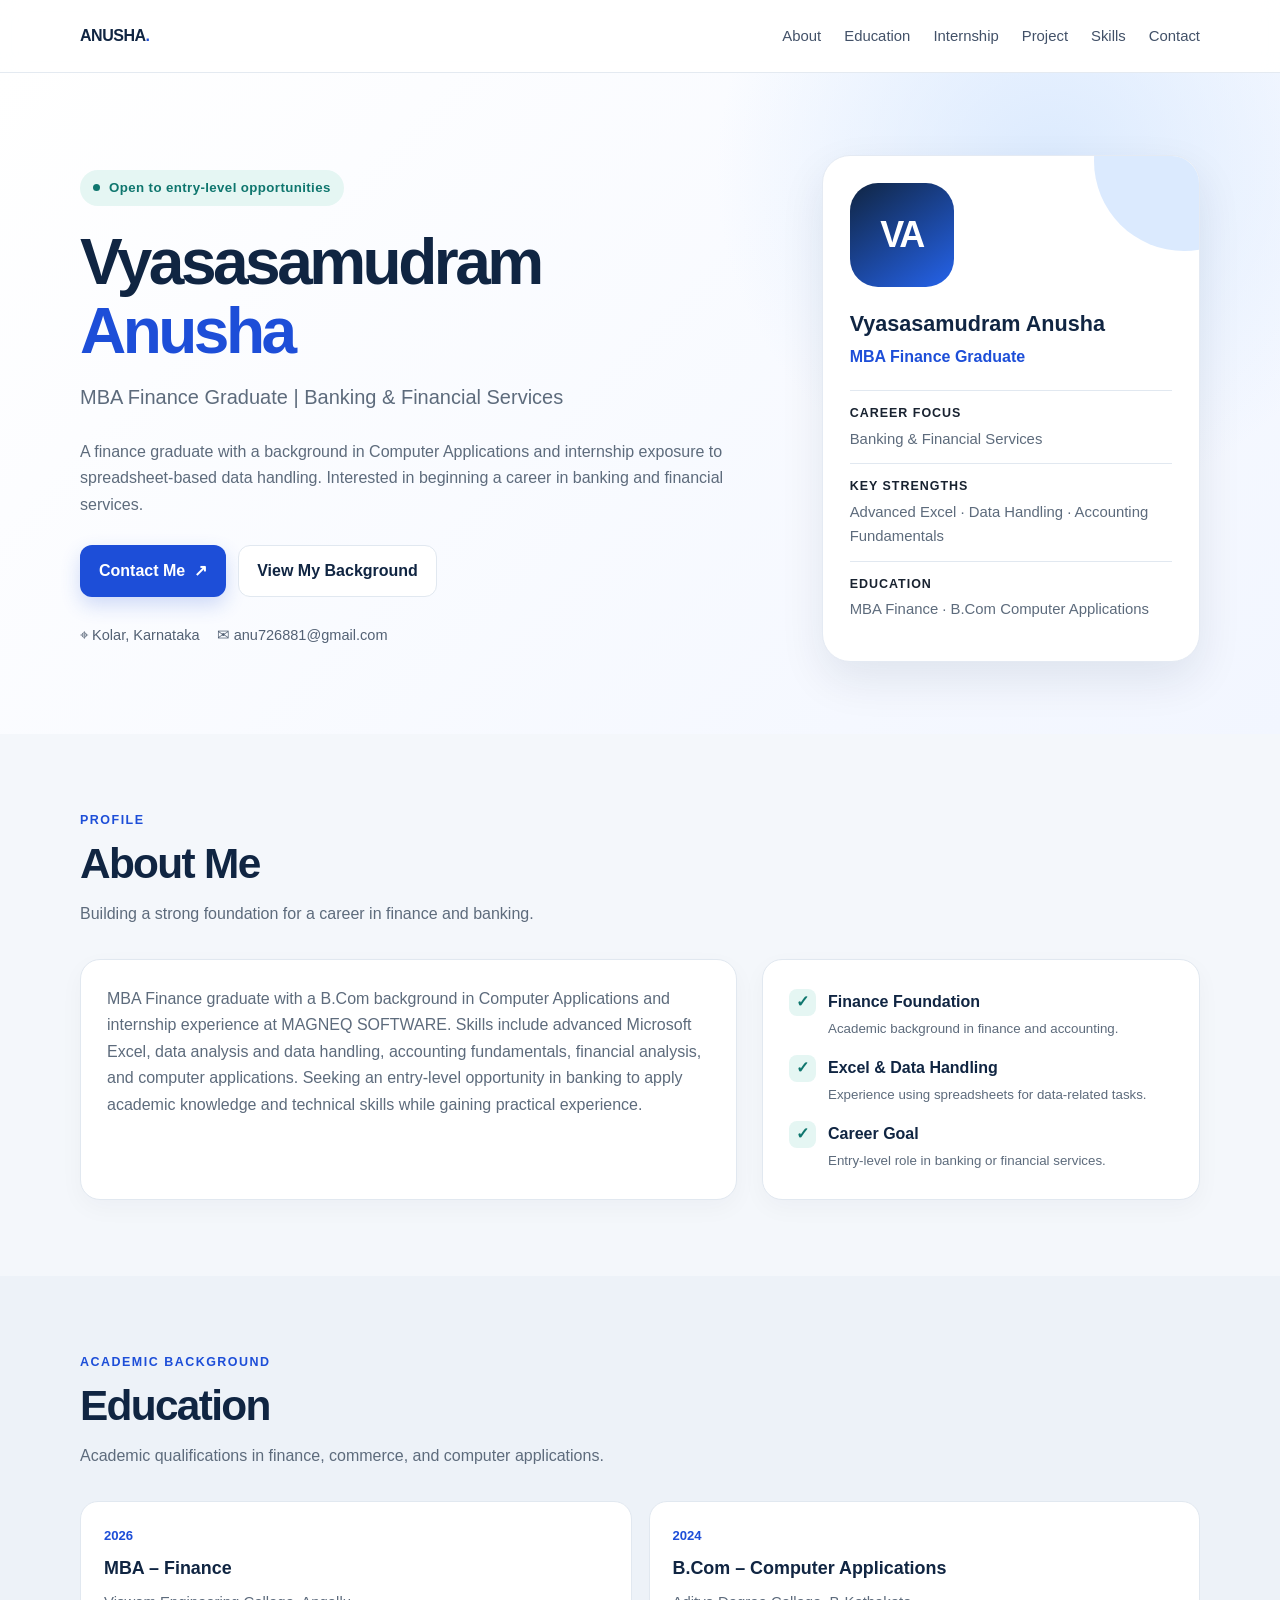
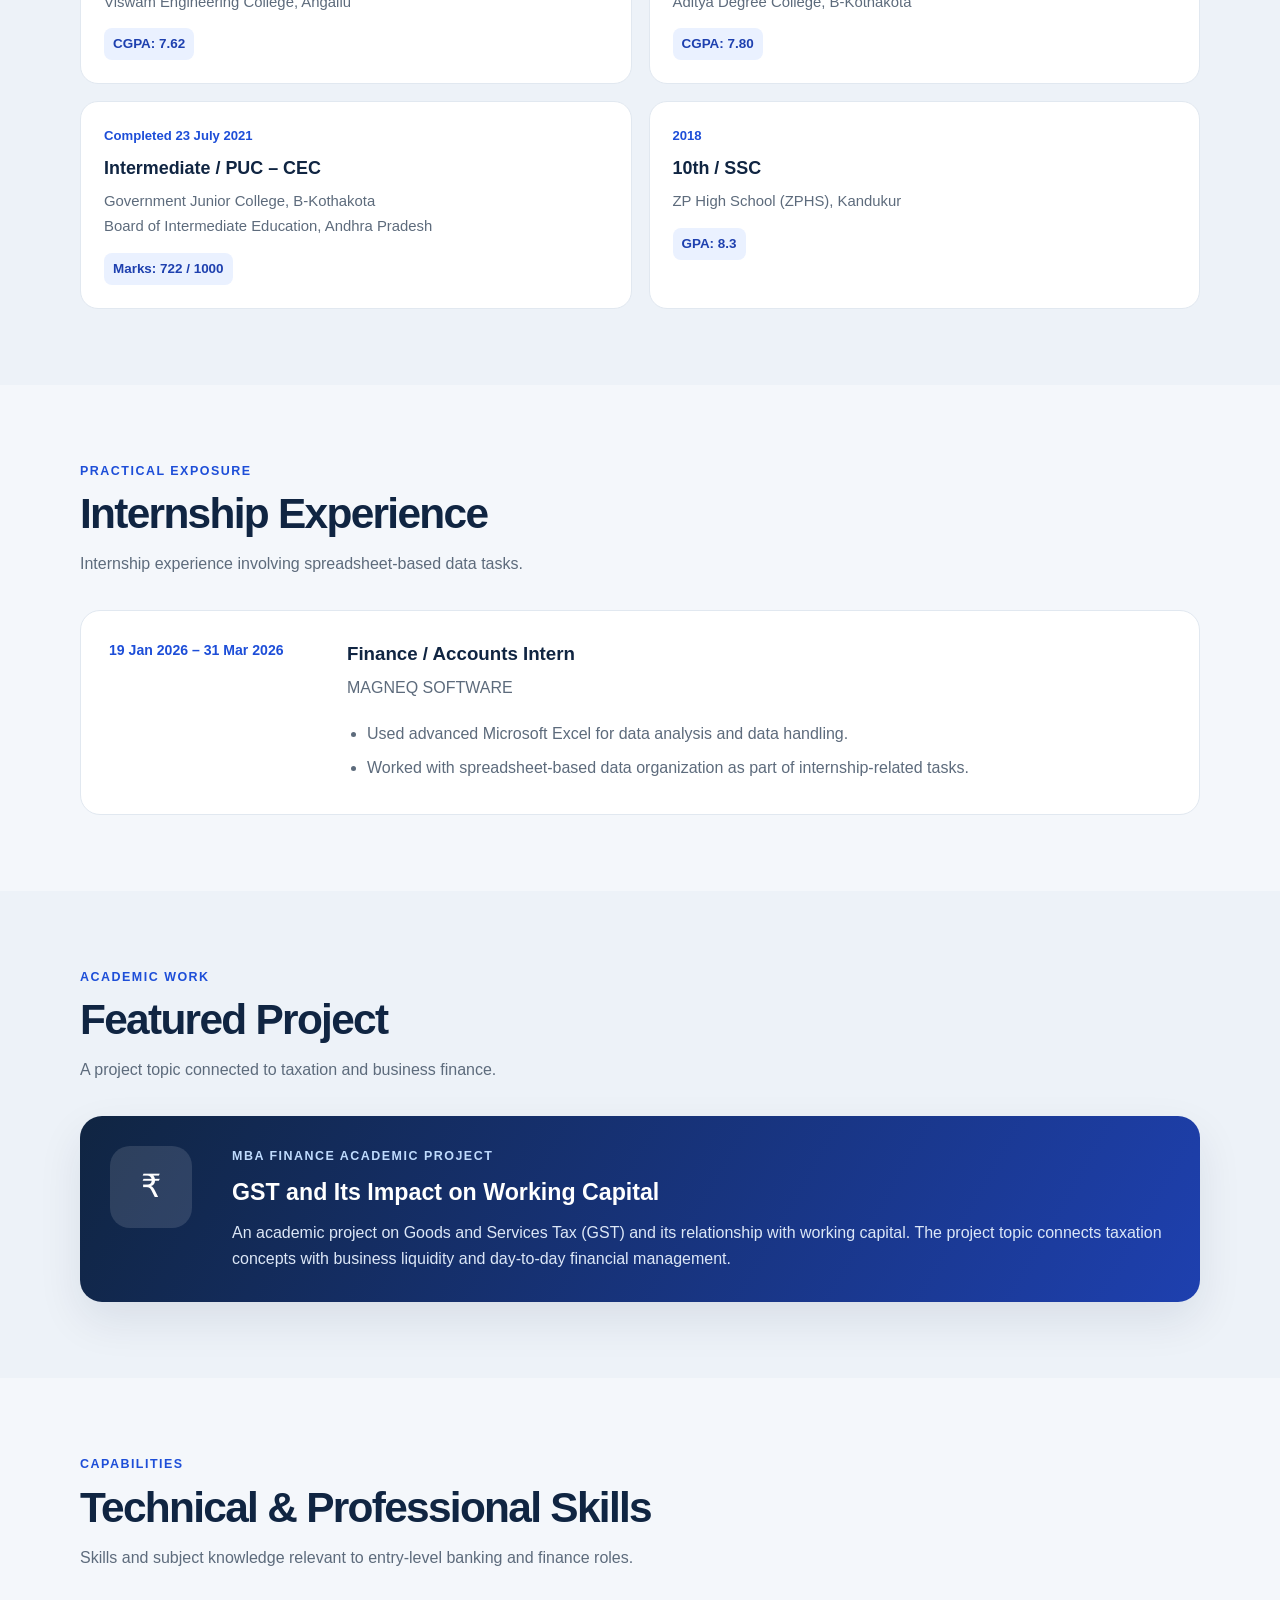
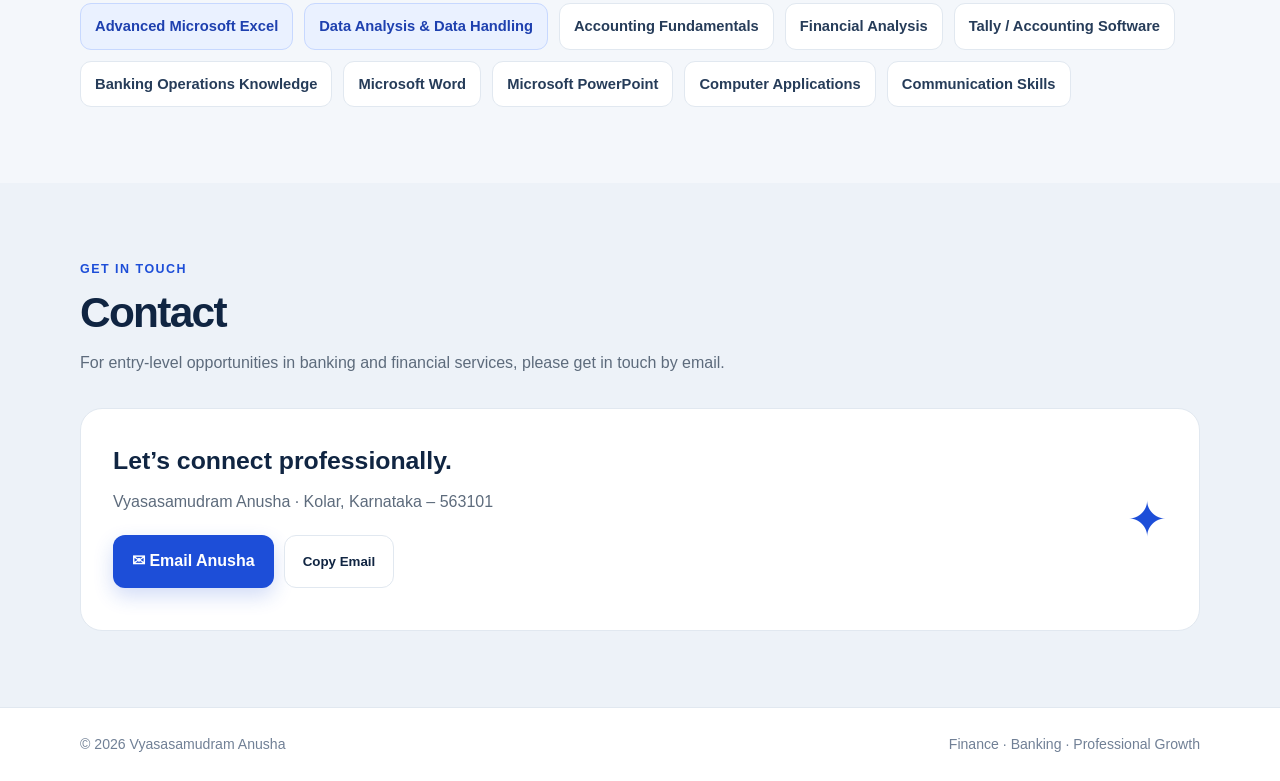
==== anusha_finance_portfolio.html @ 66a781eb "Add files via upload" ====
<!DOCTYPE html>
<html lang="en">
<head>
  <meta charset="UTF-8" />
  <meta name="viewport" content="width=device-width, initial-scale=1.0" />
  <meta name="description" content="Portfolio of Vyasasamudram Anusha, MBA Finance graduate seeking opportunities in banking and financial services." />
  <title>Vyasasamudram Anusha | Finance Portfolio</title>
  <style>
    :root {
      --navy: #102542;
      --blue: #1d4ed8;
      --teal: #0f766e;
      --ink: #182230;
      --muted: #5d6b7c;
      --paper: #ffffff;
      --bg: #f4f7fb;
      --line: #e1e8f0;
      --soft: #eaf1ff;
      --shadow: 0 18px 45px rgba(16, 37, 66, .09);
    }
    * { box-sizing: border-box; }
    html { scroll-behavior: smooth; }
    body {
      margin: 0;
      font-family: Inter, "Segoe UI", Arial, sans-serif;
      color: var(--ink);
      background: var(--bg);
      line-height: 1.65;
    }
    a { color: inherit; text-decoration: none; }
    .container { width: min(1120px, 92%); margin: 0 auto; }
    header {
      position: sticky; top: 0; z-index: 10;
      background: rgba(255,255,255,.92);
      backdrop-filter: blur(12px);
      border-bottom: 1px solid rgba(225,232,240,.9);
    }
    .nav {
      display: flex; align-items: center; justify-content: space-between;
      gap: 24px; min-height: 72px;
    }
    .brand { font-weight: 800; color: var(--navy); letter-spacing: -.03em; }
    .brand span { color: var(--blue); }
    .nav-links { display: flex; align-items: center; gap: 23px; font-size: .93rem; color: #425168; }
    .nav-links a:hover { color: var(--blue); }
    .menu-button { display: none; border: 1px solid var(--line); background: white; padding: 8px 12px; border-radius: 10px; font-size: 1rem; }
    .hero { padding: 82px 0 72px; background: radial-gradient(circle at 82% 15%, #dbeafe 0, transparent 28%), linear-gradient(135deg, #fff 0%, #f2f6ff 100%); }
    .hero-grid { display: grid; grid-template-columns: 1.45fr .8fr; gap: 56px; align-items: center; }
    .eyebrow { display: inline-flex; align-items: center; gap: 9px; color: var(--teal); background: #e5f6f3; padding: 7px 13px; border-radius: 999px; font-size: .83rem; font-weight: 750; letter-spacing: .03em; }
    .eyebrow::before { content: ""; width: 7px; height: 7px; background: var(--teal); border-radius: 50%; }
    h1 { color: var(--navy); font-size: clamp(2.5rem, 5vw, 4.4rem); line-height: 1.08; letter-spacing: -.055em; margin: 22px 0 15px; }
    h1 span { color: var(--blue); }
    .hero-subtitle { color: var(--muted); font-size: clamp(1.05rem, 2vw, 1.25rem); max-width: 650px; margin: 0 0 25px; }
    .hero-actions { display: flex; flex-wrap: wrap; gap: 12px; margin: 27px 0 26px; }
    .btn { display: inline-flex; justify-content: center; align-items: center; gap: 9px; border-radius: 12px; padding: 12px 18px; font-weight: 750; border: 1px solid transparent; transition: transform .2s, box-shadow .2s; cursor: pointer; }
    .btn:hover { transform: translateY(-2px); }
    .btn-primary { color: white; background: var(--blue); box-shadow: 0 8px 20px rgba(29,78,216,.2); }
    .btn-secondary { background: white; border-color: var(--line); color: var(--navy); }
    .quick-info { display: flex; flex-wrap: wrap; gap: 17px; color: #536174; font-size: .91rem; }
    .quick-info span { display: inline-flex; align-items: center; gap: 7px; }
    .profile-card { background: white; border: 1px solid #e4eaf3; border-radius: 28px; padding: 27px; box-shadow: var(--shadow); position: relative; overflow: hidden; }
    .profile-card::before { content: ""; position: absolute; width: 180px; height: 180px; right: -75px; top: -85px; background: #dbeafe; border-radius: 50%; }
    .avatar { width: 104px; height: 104px; border-radius: 28px; display: grid; place-items: center; background: linear-gradient(145deg, var(--navy), #2563eb); color: white; font-size: 2.25rem; font-weight: 850; letter-spacing: -.06em; position: relative; }
    .profile-card h2 { color: var(--navy); margin: 19px 0 2px; font-size: 1.35rem; }
    .profile-card .role { color: var(--blue); font-weight: 700; margin: 0 0 20px; }
    .profile-line { padding: 12px 0; border-top: 1px solid var(--line); color: var(--muted); font-size: .93rem; overflow-wrap: anywhere; }
    .profile-line strong { color: var(--ink); display: block; font-size: .78rem; text-transform: uppercase; letter-spacing: .08em; margin-bottom: 3px; }
    section { padding: 76px 0; }
    .section-heading { max-width: 680px; margin-bottom: 32px; }
    .kicker { color: var(--blue); text-transform: uppercase; letter-spacing: .12em; font-size: .78rem; font-weight: 850; }
    h2.section-title { color: var(--navy); font-size: clamp(1.8rem, 3.5vw, 2.65rem); letter-spacing: -.04em; line-height: 1.18; margin: 8px 0 12px; }
    .section-heading p { color: var(--muted); margin: 0; }
    .about-grid { display: grid; grid-template-columns: 1.2fr .8fr; gap: 25px; }
    .panel { background: white; border: 1px solid var(--line); border-radius: 20px; padding: 26px; box-shadow: 0 8px 24px rgba(16,37,66,.035); }
    .panel p { color: var(--muted); margin: 0; }
    .focus-list { display: grid; gap: 13px; margin-top: 3px; }
    .focus-item { display: flex; align-items: flex-start; gap: 12px; }
    .check { flex: 0 0 27px; height: 27px; display: grid; place-items: center; border-radius: 8px; color: var(--teal); background: #e5f6f3; font-weight: 900; }
    .focus-item strong { display: block; color: var(--navy); }
    .focus-item small { color: var(--muted); }
    .education-grid { display: grid; grid-template-columns: repeat(2, minmax(0,1fr)); gap: 17px; }
    .edu-card { padding: 23px; border-radius: 18px; border: 1px solid var(--line); background: white; }
    .edu-card .year { color: var(--blue); font-weight: 800; font-size: .82rem; }
    .edu-card h3 { color: var(--navy); margin: 7px 0 6px; font-size: 1.12rem; }
    .edu-card p { color: var(--muted); margin: 0; font-size: .93rem; }
    .score { display: inline-block; margin-top: 14px; background: var(--soft); color: #1e40af; border-radius: 8px; padding: 5px 9px; font-weight: 800; font-size: .84rem; }
    .experience-card { display: grid; grid-template-columns: 210px 1fr; gap: 28px; background: white; border: 1px solid var(--line); border-radius: 20px; padding: 28px; }
    .experience-date { color: var(--blue); font-size: .88rem; font-weight: 800; }
    .experience-card h3 { color: var(--navy); margin: 0 0 5px; }
    .experience-card .company { color: var(--muted); margin-bottom: 16px; }
    ul.clean { margin: 0; padding-left: 20px; color: var(--muted); }
    ul.clean li { padding: 4px 0; }
    .project-card { display: grid; grid-template-columns: 100px 1fr; gap: 22px; align-items: start; background: linear-gradient(120deg, #102542, #1e40af); color: white; border-radius: 22px; padding: 30px; box-shadow: var(--shadow); }
    .project-icon { width: 82px; height: 82px; border-radius: 20px; display: grid; place-items: center; background: rgba(255,255,255,.12); font-size: 2rem; }
    .project-card .kicker { color: #bfdbfe; }
    .project-card h3 { margin: 7px 0 8px; font-size: 1.45rem; }
    .project-card p { color: #dce7f7; margin: 0; }
    .skills-wrap { display: flex; flex-wrap: wrap; gap: 11px; }
    .skill { background: white; border: 1px solid var(--line); color: #263c59; padding: 10px 14px; border-radius: 11px; font-weight: 650; font-size: .92rem; }
    .skill.primary { border-color: #c7d8ff; background: #eaf1ff; color: #1e40af; }
    .contact-box { display: grid; grid-template-columns: 1fr auto; gap: 28px; align-items: center; background: white; border: 1px solid var(--line); border-radius: 22px; padding: 32px; }
    .contact-box h3 { color: var(--navy); font-size: 1.55rem; margin: 0 0 7px; }
    .contact-box p { color: var(--muted); margin: 0; }
    .contact-links { display: flex; flex-wrap: wrap; gap: 10px; margin-top: 20px; }
    footer { padding: 25px 0; color: #718096; font-size: .88rem; border-top: 1px solid var(--line); background: white; }
    footer .container { display: flex; flex-wrap: wrap; justify-content: space-between; gap: 10px; }
    @media (max-width: 760px) {
      .nav { min-height: 64px; }
      .menu-button { display: inline-block; }
      .nav-links { display: none; position: absolute; top: 64px; left: 0; right: 0; background: white; padding: 18px 4%; border-bottom: 1px solid var(--line); flex-direction: column; align-items: flex-start; gap: 15px; }
      .nav-links.open { display: flex; }
      .hero { padding: 54px 0; }
      .hero-grid, .about-grid, .contact-box { grid-template-columns: 1fr; }
      .hero-grid { gap: 30px; }
      .education-grid { grid-template-columns: 1fr; }
      .experience-card { grid-template-columns: 1fr; gap: 10px; }
      .project-card { grid-template-columns: 1fr; }
      section { padding: 58px 0; }
      .contact-box { padding: 25px; }
    }
    @media print {
      header, .hero-actions, .contact-links, footer { display: none !important; }
      body { background: white; }
      section, .hero { padding: 25px 0; }
      .panel, .edu-card, .experience-card, .project-card { break-inside: avoid; box-shadow: none; }
    }
  </style>
</head>
<body>
  <header>
    <div class="container nav">
      <a class="brand" href="#home">ANUSHA<span>.</span></a>
      <button class="menu-button" id="menuButton" aria-label="Open navigation" aria-expanded="false">☰ Menu</button>
      <nav class="nav-links" id="navLinks" aria-label="Main navigation">
        <a href="#about">About</a>
        <a href="#education">Education</a>
        <a href="#experience">Internship</a>
        <a href="#project">Project</a>
        <a href="#skills">Skills</a>
        <a href="#contact">Contact</a>
      </nav>
    </div>
  </header>

  <main>
    <section class="hero" id="home">
      <div class="container hero-grid">
        <div>
          <div class="eyebrow">Open to entry-level opportunities</div>
          <h1>Vyasasamudram<br><span>Anusha</span></h1>
          <p class="hero-subtitle">MBA Finance Graduate | Banking &amp; Financial Services</p>
          <p style="color:var(--muted);max-width:650px">A finance graduate with a background in Computer Applications and internship exposure to spreadsheet-based data handling. Interested in beginning a career in banking and financial services.</p>
          <div class="hero-actions">
            <a class="btn btn-primary" href="#contact">Contact Me <span aria-hidden="true">↗</span></a>
            <a class="btn btn-secondary" href="#education">View My Background</a>
          </div>
          <div class="quick-info">
            <span>⌖ Kolar, Karnataka</span>
            <span>✉ anu726881@gmail.com</span>
          </div>
        </div>
        <aside class="profile-card" aria-label="Profile summary">
          <div class="avatar" aria-hidden="true">VA</div>
          <h2>Vyasasamudram Anusha</h2>
          <p class="role">MBA Finance Graduate</p>
          <div class="profile-line"><strong>Career Focus</strong>Banking &amp; Financial Services</div>
          <div class="profile-line"><strong>Key Strengths</strong>Advanced Excel · Data Handling · Accounting Fundamentals</div>
          <div class="profile-line"><strong>Education</strong>MBA Finance · B.Com Computer Applications</div>
        </aside>
      </div>
    </section>

    <section id="about">
      <div class="container">
        <div class="section-heading">
          <div class="kicker">Profile</div>
          <h2 class="section-title">About Me</h2>
          <p>Building a strong foundation for a career in finance and banking.</p>
        </div>
        <div class="about-grid">
          <div class="panel">
            <p>MBA Finance graduate with a B.Com background in Computer Applications and internship experience at MAGNEQ SOFTWARE. Skills include advanced Microsoft Excel, data analysis and data handling, accounting fundamentals, financial analysis, and computer applications. Seeking an entry-level opportunity in banking to apply academic knowledge and technical skills while gaining practical experience.</p>
          </div>
          <div class="panel">
            <div class="focus-list">
              <div class="focus-item"><span class="check">✓</span><div><strong>Finance Foundation</strong><small>Academic background in finance and accounting.</small></div></div>
              <div class="focus-item"><span class="check">✓</span><div><strong>Excel &amp; Data Handling</strong><small>Experience using spreadsheets for data-related tasks.</small></div></div>
              <div class="focus-item"><span class="check">✓</span><div><strong>Career Goal</strong><small>Entry-level role in banking or financial services.</small></div></div>
            </div>
          </div>
        </div>
      </div>
    </section>

    <section id="education" style="background:#edf2f8">
      <div class="container">
        <div class="section-heading">
          <div class="kicker">Academic Background</div>
          <h2 class="section-title">Education</h2>
          <p>Academic qualifications in finance, commerce, and computer applications.</p>
        </div>
        <div class="education-grid">
          <article class="edu-card">
            <div class="year">2026</div>
            <h3>MBA – Finance</h3>
            <p>Viswam Engineering College, Angallu</p>
            <span class="score">CGPA: 7.62</span>
          </article>
          <article class="edu-card">
            <div class="year">2024</div>
            <h3>B.Com – Computer Applications</h3>
            <p>Aditya Degree College, B-Kothakota</p>
            <span class="score">CGPA: 7.80</span>
          </article>
          <article class="edu-card">
            <div class="year">Completed 23 July 2021</div>
            <h3>Intermediate / PUC – CEC</h3>
            <p>Government Junior College, B-Kothakota<br>Board of Intermediate Education, Andhra Pradesh</p>
            <span class="score">Marks: 722 / 1000</span>
          </article>
          <article class="edu-card">
            <div class="year">2018</div>
            <h3>10th / SSC</h3>
            <p>ZP High School (ZPHS), Kandukur</p>
            <span class="score">GPA: 8.3</span>
          </article>
        </div>
      </div>
    </section>

    <section id="experience">
      <div class="container">
        <div class="section-heading">
          <div class="kicker">Practical Exposure</div>
          <h2 class="section-title">Internship Experience</h2>
          <p>Internship experience involving spreadsheet-based data tasks.</p>
        </div>
        <article class="experience-card">
          <div class="experience-date">19 Jan 2026 – 31 Mar 2026</div>
          <div>
            <h3>Finance / Accounts Intern</h3>
            <div class="company">MAGNEQ SOFTWARE</div>
            <ul class="clean">
              <li>Used advanced Microsoft Excel for data analysis and data handling.</li>
              <li>Worked with spreadsheet-based data organization as part of internship-related tasks.</li>
            </ul>
          </div>
        </article>
      </div>
    </section>

    <section id="project" style="background:#edf2f8">
      <div class="container">
        <div class="section-heading">
          <div class="kicker">Academic Work</div>
          <h2 class="section-title">Featured Project</h2>
          <p>A project topic connected to taxation and business finance.</p>
        </div>
        <article class="project-card">
          <div class="project-icon" aria-hidden="true">₹</div>
          <div>
            <div class="kicker">MBA Finance Academic Project</div>
            <h3>GST and Its Impact on Working Capital</h3>
            <p>An academic project on Goods and Services Tax (GST) and its relationship with working capital. The project topic connects taxation concepts with business liquidity and day-to-day financial management.</p>
          </div>
        </article>
      </div>
    </section>

    <section id="skills">
      <div class="container">
        <div class="section-heading">
          <div class="kicker">Capabilities</div>
          <h2 class="section-title">Technical &amp; Professional Skills</h2>
          <p>Skills and subject knowledge relevant to entry-level banking and finance roles.</p>
        </div>
        <div class="skills-wrap">
          <span class="skill primary">Advanced Microsoft Excel</span>
          <span class="skill primary">Data Analysis &amp; Data Handling</span>
          <span class="skill">Accounting Fundamentals</span>
          <span class="skill">Financial Analysis</span>
          <span class="skill">Tally / Accounting Software</span>
          <span class="skill">Banking Operations Knowledge</span>
          <span class="skill">Microsoft Word</span>
          <span class="skill">Microsoft PowerPoint</span>
          <span class="skill">Computer Applications</span>
          <span class="skill">Communication Skills</span>
        </div>
      </div>
    </section>

    <section id="contact" style="background:#edf2f8">
      <div class="container">
        <div class="section-heading">
          <div class="kicker">Get in Touch</div>
          <h2 class="section-title">Contact</h2>
          <p>For entry-level opportunities in banking and financial services, please get in touch by email.</p>
        </div>
        <div class="contact-box">
          <div>
            <h3>Let’s connect professionally.</h3>
            <p>Vyasasamudram Anusha · Kolar, Karnataka – 563101</p>
            <div class="contact-links">
              <a class="btn btn-primary" href="mailto:anu726881@gmail.com?subject=Career%20Opportunity">✉ Email Anusha</a>
              <button class="btn btn-secondary" id="copyEmail" type="button">Copy Email</button>
            </div>
            <p id="copyStatus" role="status" aria-live="polite" style="margin-top:10px;font-size:.9rem"></p>
          </div>
          <div style="color:var(--blue);font-size:3rem" aria-hidden="true">✦</div>
        </div>
      </div>
    </section>
  </main>

  <footer>
    <div class="container">
      <span>© <span id="year"></span> Vyasasamudram Anusha</span>
      <span>Finance · Banking · Professional Growth</span>
    </div>
  </footer>

  <script>
    const menuButton = document.getElementById('menuButton');
    const navLinks = document.getElementById('navLinks');
    menuButton.addEventListener('click', () => {
      const isOpen = navLinks.classList.toggle('open');
      menuButton.setAttribute('aria-expanded', String(isOpen));
    });
    navLinks.querySelectorAll('a').forEach(link => {
      link.addEventListener('click', () => {
        navLinks.classList.remove('open');
        menuButton.setAttribute('aria-expanded', 'false');
      });
    });
    document.getElementById('year').textContent = new Date().getFullYear();
    document.getElementById('copyEmail').addEventListener('click', async () => {
      const status = document.getElementById('copyStatus');
      try {
        await navigator.clipboard.writeText('anu726881@gmail.com');
        status.textContent = 'Email address copied.';
      } catch (error) {
        status.textContent = 'Please copy this email manually: anu726881@gmail.com';
      }
    });
  </script>
</body>
</html>
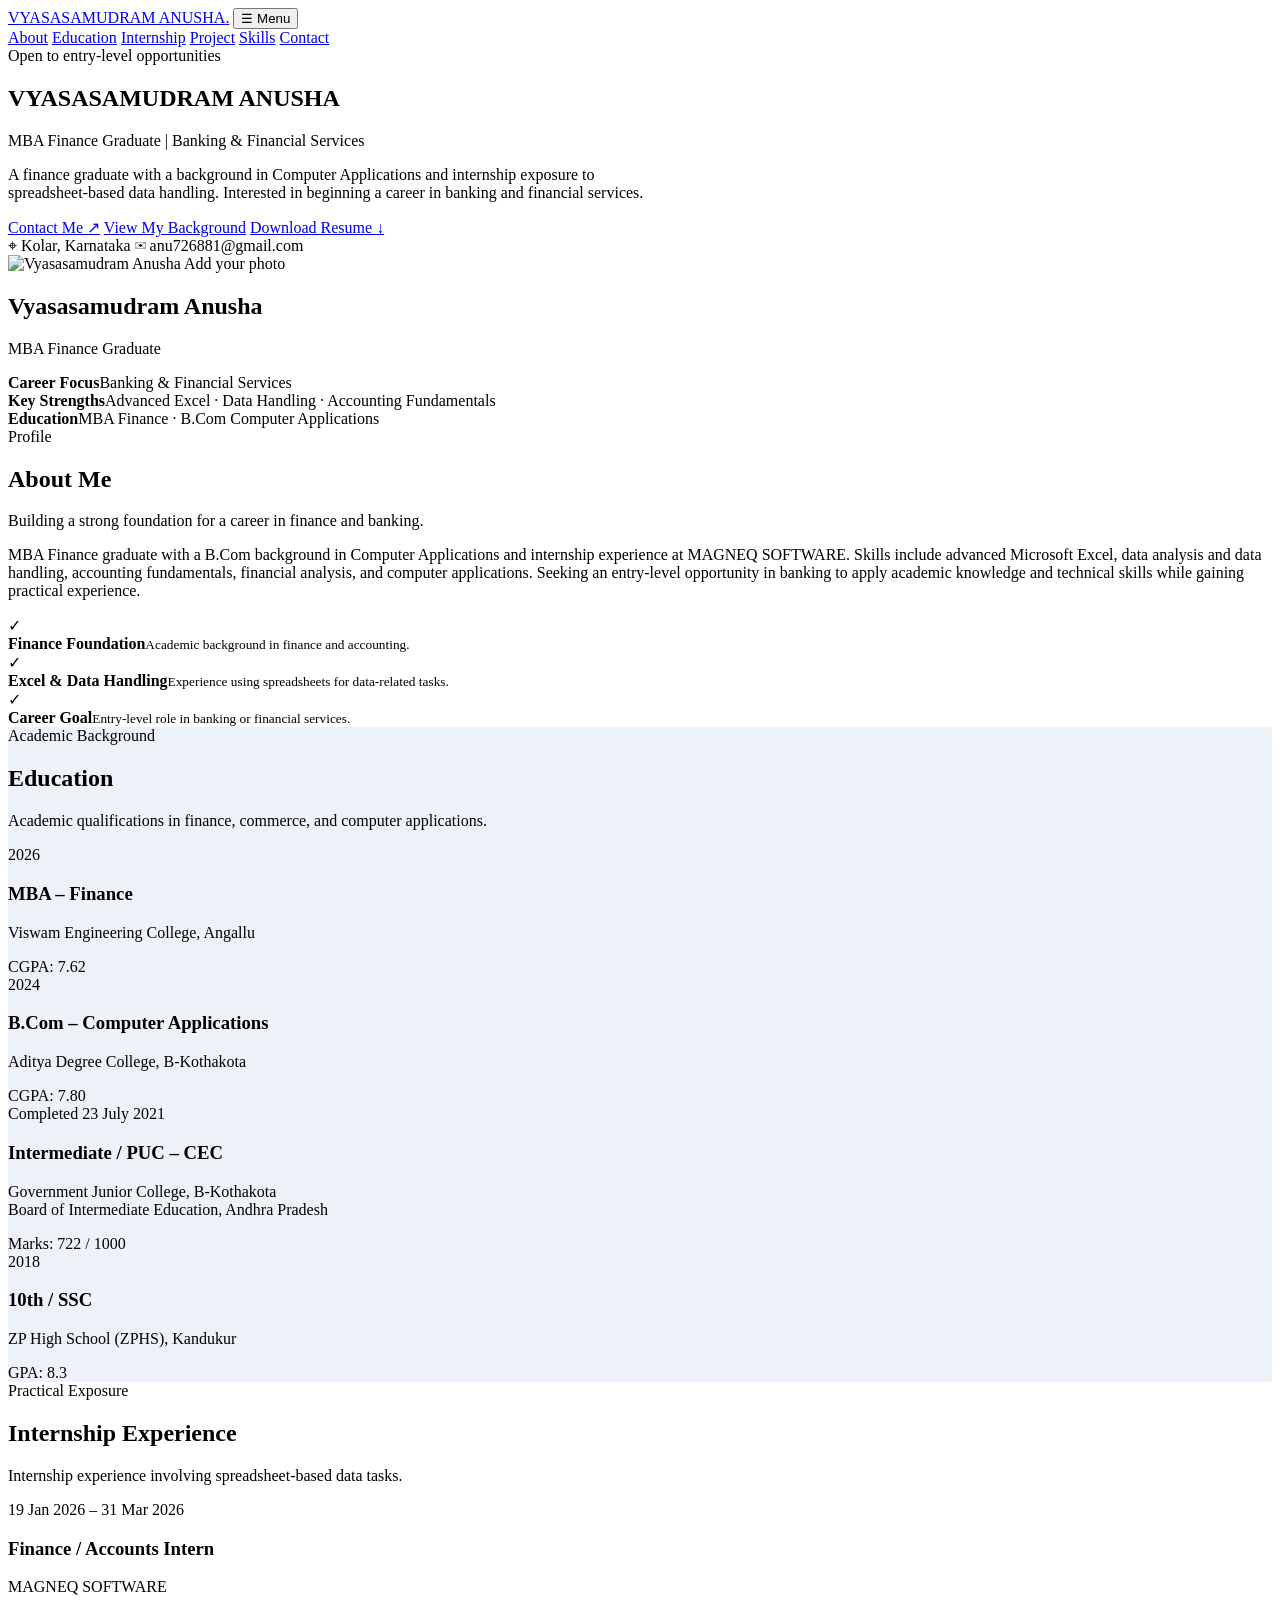
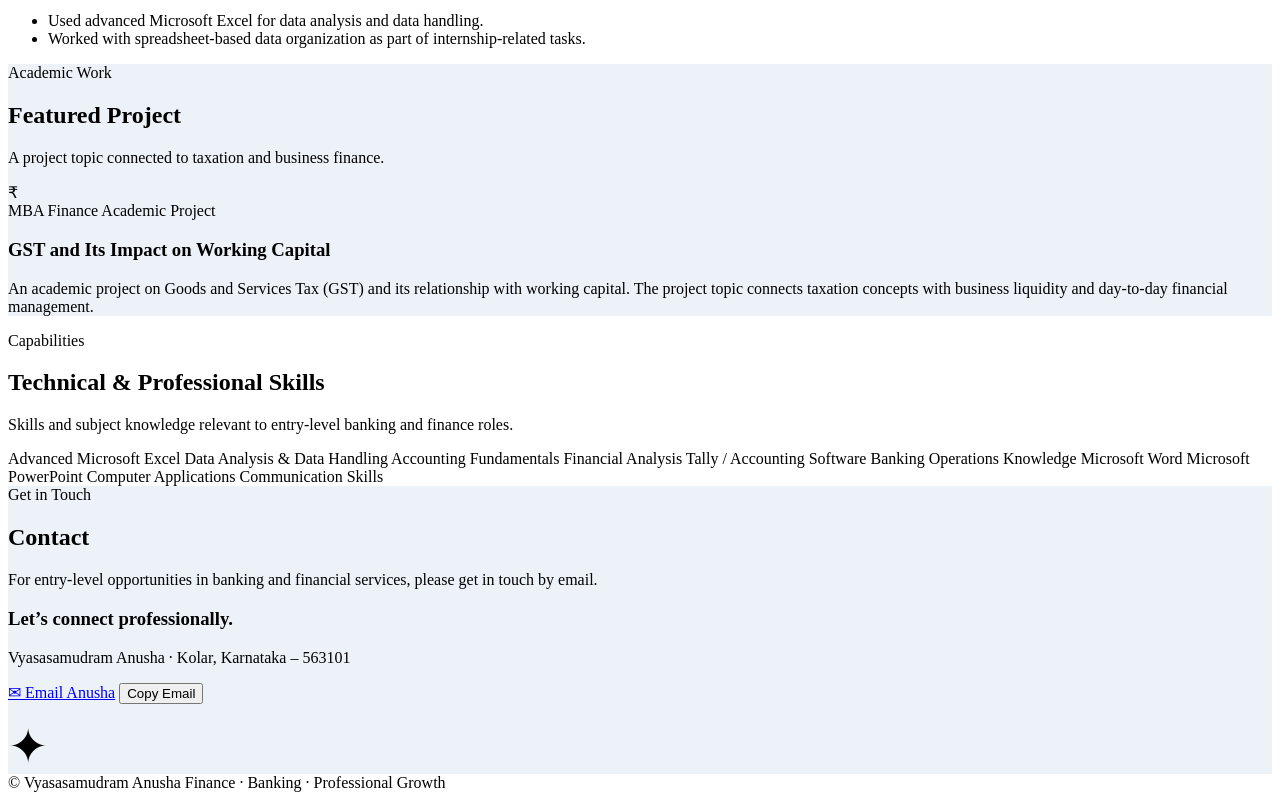
==== commit 967bd7dd: "Update anusha_finance_portfolio.html" ====
--- a/anusha_finance_portfolio.html
+++ b/anusha_finance_portfolio.html
@@ -4,132 +4,13 @@
   <meta charset="UTF-8" />
   <meta name="viewport" content="width=device-width, initial-scale=1.0" />
   <meta name="description" content="Portfolio of Vyasasamudram Anusha, MBA Finance graduate seeking opportunities in banking and financial services." />
-  <title>Vyasasamudram Anusha | Finance Portfolio</title>
-  <style>
-    :root {
-      --navy: #102542;
-      --blue: #1d4ed8;
-      --teal: #0f766e;
-      --ink: #182230;
-      --muted: #5d6b7c;
-      --paper: #ffffff;
-      --bg: #f4f7fb;
-      --line: #e1e8f0;
-      --soft: #eaf1ff;
-      --shadow: 0 18px 45px rgba(16, 37, 66, .09);
-    }
-    * { box-sizing: border-box; }
-    html { scroll-behavior: smooth; }
-    body {
-      margin: 0;
-      font-family: Inter, "Segoe UI", Arial, sans-serif;
-      color: var(--ink);
-      background: var(--bg);
-      line-height: 1.65;
-    }
-    a { color: inherit; text-decoration: none; }
-    .container { width: min(1120px, 92%); margin: 0 auto; }
-    header {
-      position: sticky; top: 0; z-index: 10;
-      background: rgba(255,255,255,.92);
-      backdrop-filter: blur(12px);
-      border-bottom: 1px solid rgba(225,232,240,.9);
-    }
-    .nav {
-      display: flex; align-items: center; justify-content: space-between;
-      gap: 24px; min-height: 72px;
-    }
-    .brand { font-weight: 800; color: var(--navy); letter-spacing: -.03em; }
-    .brand span { color: var(--blue); }
-    .nav-links { display: flex; align-items: center; gap: 23px; font-size: .93rem; color: #425168; }
-    .nav-links a:hover { color: var(--blue); }
-    .menu-button { display: none; border: 1px solid var(--line); background: white; padding: 8px 12px; border-radius: 10px; font-size: 1rem; }
-    .hero { padding: 82px 0 72px; background: radial-gradient(circle at 82% 15%, #dbeafe 0, transparent 28%), linear-gradient(135deg, #fff 0%, #f2f6ff 100%); }
-    .hero-grid { display: grid; grid-template-columns: 1.45fr .8fr; gap: 56px; align-items: center; }
-    .eyebrow { display: inline-flex; align-items: center; gap: 9px; color: var(--teal); background: #e5f6f3; padding: 7px 13px; border-radius: 999px; font-size: .83rem; font-weight: 750; letter-spacing: .03em; }
-    .eyebrow::before { content: ""; width: 7px; height: 7px; background: var(--teal); border-radius: 50%; }
-    h1 { color: var(--navy); font-size: clamp(2.5rem, 5vw, 4.4rem); line-height: 1.08; letter-spacing: -.055em; margin: 22px 0 15px; }
-    h1 span { color: var(--blue); }
-    .hero-subtitle { color: var(--muted); font-size: clamp(1.05rem, 2vw, 1.25rem); max-width: 650px; margin: 0 0 25px; }
-    .hero-actions { display: flex; flex-wrap: wrap; gap: 12px; margin: 27px 0 26px; }
-    .btn { display: inline-flex; justify-content: center; align-items: center; gap: 9px; border-radius: 12px; padding: 12px 18px; font-weight: 750; border: 1px solid transparent; transition: transform .2s, box-shadow .2s; cursor: pointer; }
-    .btn:hover { transform: translateY(-2px); }
-    .btn-primary { color: white; background: var(--blue); box-shadow: 0 8px 20px rgba(29,78,216,.2); }
-    .btn-secondary { background: white; border-color: var(--line); color: var(--navy); }
-    .quick-info { display: flex; flex-wrap: wrap; gap: 17px; color: #536174; font-size: .91rem; }
-    .quick-info span { display: inline-flex; align-items: center; gap: 7px; }
-    .profile-card { background: white; border: 1px solid #e4eaf3; border-radius: 28px; padding: 27px; box-shadow: var(--shadow); position: relative; overflow: hidden; }
-    .profile-card::before { content: ""; position: absolute; width: 180px; height: 180px; right: -75px; top: -85px; background: #dbeafe; border-radius: 50%; }
-    .avatar { width: 104px; height: 104px; border-radius: 28px; display: grid; place-items: center; background: linear-gradient(145deg, var(--navy), #2563eb); color: white; font-size: 2.25rem; font-weight: 850; letter-spacing: -.06em; position: relative; }
-    .profile-card h2 { color: var(--navy); margin: 19px 0 2px; font-size: 1.35rem; }
-    .profile-card .role { color: var(--blue); font-weight: 700; margin: 0 0 20px; }
-    .profile-line { padding: 12px 0; border-top: 1px solid var(--line); color: var(--muted); font-size: .93rem; overflow-wrap: anywhere; }
-    .profile-line strong { color: var(--ink); display: block; font-size: .78rem; text-transform: uppercase; letter-spacing: .08em; margin-bottom: 3px; }
-    section { padding: 76px 0; }
-    .section-heading { max-width: 680px; margin-bottom: 32px; }
-    .kicker { color: var(--blue); text-transform: uppercase; letter-spacing: .12em; font-size: .78rem; font-weight: 850; }
-    h2.section-title { color: var(--navy); font-size: clamp(1.8rem, 3.5vw, 2.65rem); letter-spacing: -.04em; line-height: 1.18; margin: 8px 0 12px; }
-    .section-heading p { color: var(--muted); margin: 0; }
-    .about-grid { display: grid; grid-template-columns: 1.2fr .8fr; gap: 25px; }
-    .panel { background: white; border: 1px solid var(--line); border-radius: 20px; padding: 26px; box-shadow: 0 8px 24px rgba(16,37,66,.035); }
-    .panel p { color: var(--muted); margin: 0; }
-    .focus-list { display: grid; gap: 13px; margin-top: 3px; }
-    .focus-item { display: flex; align-items: flex-start; gap: 12px; }
-    .check { flex: 0 0 27px; height: 27px; display: grid; place-items: center; border-radius: 8px; color: var(--teal); background: #e5f6f3; font-weight: 900; }
-    .focus-item strong { display: block; color: var(--navy); }
-    .focus-item small { color: var(--muted); }
-    .education-grid { display: grid; grid-template-columns: repeat(2, minmax(0,1fr)); gap: 17px; }
-    .edu-card { padding: 23px; border-radius: 18px; border: 1px solid var(--line); background: white; }
-    .edu-card .year { color: var(--blue); font-weight: 800; font-size: .82rem; }
-    .edu-card h3 { color: var(--navy); margin: 7px 0 6px; font-size: 1.12rem; }
-    .edu-card p { color: var(--muted); margin: 0; font-size: .93rem; }
-    .score { display: inline-block; margin-top: 14px; background: var(--soft); color: #1e40af; border-radius: 8px; padding: 5px 9px; font-weight: 800; font-size: .84rem; }
-    .experience-card { display: grid; grid-template-columns: 210px 1fr; gap: 28px; background: white; border: 1px solid var(--line); border-radius: 20px; padding: 28px; }
-    .experience-date { color: var(--blue); font-size: .88rem; font-weight: 800; }
-    .experience-card h3 { color: var(--navy); margin: 0 0 5px; }
-    .experience-card .company { color: var(--muted); margin-bottom: 16px; }
-    ul.clean { margin: 0; padding-left: 20px; color: var(--muted); }
-    ul.clean li { padding: 4px 0; }
-    .project-card { display: grid; grid-template-columns: 100px 1fr; gap: 22px; align-items: start; background: linear-gradient(120deg, #102542, #1e40af); color: white; border-radius: 22px; padding: 30px; box-shadow: var(--shadow); }
-    .project-icon { width: 82px; height: 82px; border-radius: 20px; display: grid; place-items: center; background: rgba(255,255,255,.12); font-size: 2rem; }
-    .project-card .kicker { color: #bfdbfe; }
-    .project-card h3 { margin: 7px 0 8px; font-size: 1.45rem; }
-    .project-card p { color: #dce7f7; margin: 0; }
-    .skills-wrap { display: flex; flex-wrap: wrap; gap: 11px; }
-    .skill { background: white; border: 1px solid var(--line); color: #263c59; padding: 10px 14px; border-radius: 11px; font-weight: 650; font-size: .92rem; }
-    .skill.primary { border-color: #c7d8ff; background: #eaf1ff; color: #1e40af; }
-    .contact-box { display: grid; grid-template-columns: 1fr auto; gap: 28px; align-items: center; background: white; border: 1px solid var(--line); border-radius: 22px; padding: 32px; }
-    .contact-box h3 { color: var(--navy); font-size: 1.55rem; margin: 0 0 7px; }
-    .contact-box p { color: var(--muted); margin: 0; }
-    .contact-links { display: flex; flex-wrap: wrap; gap: 10px; margin-top: 20px; }
-    footer { padding: 25px 0; color: #718096; font-size: .88rem; border-top: 1px solid var(--line); background: white; }
-    footer .container { display: flex; flex-wrap: wrap; justify-content: space-between; gap: 10px; }
-    @media (max-width: 760px) {
-      .nav { min-height: 64px; }
-      .menu-button { display: inline-block; }
-      .nav-links { display: none; position: absolute; top: 64px; left: 0; right: 0; background: white; padding: 18px 4%; border-bottom: 1px solid var(--line); flex-direction: column; align-items: flex-start; gap: 15px; }
-      .nav-links.open { display: flex; }
-      .hero { padding: 54px 0; }
-      .hero-grid, .about-grid, .contact-box { grid-template-columns: 1fr; }
-      .hero-grid { gap: 30px; }
-      .education-grid { grid-template-columns: 1fr; }
-      .experience-card { grid-template-columns: 1fr; gap: 10px; }
-      .project-card { grid-template-columns: 1fr; }
-      section { padding: 58px 0; }
-      .contact-box { padding: 25px; }
-    }
-    @media print {
-      header, .hero-actions, .contact-links, footer { display: none !important; }
-      body { background: white; }
-      section, .hero { padding: 25px 0; }
-      .panel, .edu-card, .experience-card, .project-card { break-inside: avoid; box-shadow: none; }
-    }
-  </style>
+  <title>VYASASAMUDRAM ANUSHA | Finance Portfolio</title>
+  <link rel="stylesheet" href="styles.css" />
 </head>
 <body>
   <header>
     <div class="container nav">
-      <a class="brand" href="#home">ANUSHA<span>.</span></a>
+      <a class="brand" href="#home">VYASASAMUDRAM ANUSHA<span>.</span></a>
       <button class="menu-button" id="menuButton" aria-label="Open navigation" aria-expanded="false">☰ Menu</button>
       <nav class="nav-links" id="navLinks" aria-label="Main navigation">
         <a href="#about">About</a>
@@ -147,12 +28,13 @@
       <div class="container hero-grid">
         <div>
           <div class="eyebrow">Open to entry-level opportunities</div>
-          <h1>Vyasasamudram<br><span>Anusha</span></h1>
+          <h1><span class="typewriter">VYASASAMUDRAM ANUSHA</span></h1>
           <p class="hero-subtitle">MBA Finance Graduate | Banking &amp; Financial Services</p>
           <p style="color:var(--muted);max-width:650px">A finance graduate with a background in Computer Applications and internship exposure to spreadsheet-based data handling. Interested in beginning a career in banking and financial services.</p>
           <div class="hero-actions">
             <a class="btn btn-primary" href="#contact">Contact Me <span aria-hidden="true">↗</span></a>
             <a class="btn btn-secondary" href="#education">View My Background</a>
+            <a class="btn btn-secondary" href="resume.pdf" download>Download Resume <span aria-hidden="true">↓</span></a>
           </div>
           <div class="quick-info">
             <span>⌖ Kolar, Karnataka</span>
@@ -160,7 +42,10 @@
           </div>
         </div>
         <aside class="profile-card" aria-label="Profile summary">
-          <div class="avatar" aria-hidden="true">VA</div>
+          <div class="avatar photo-placeholder">
+            <img id="profilePhoto" src="your-photo.jpg" alt="Vyasasamudram Anusha" />
+            <span>Add your photo</span>
+          </div>
           <h2>Vyasasamudram Anusha</h2>
           <p class="role">MBA Finance Graduate</p>
           <div class="profile-line"><strong>Career Focus</strong>Banking &amp; Financial Services</div>
@@ -319,29 +204,6 @@
     </div>
   </footer>
 
-  <script>
-    const menuButton = document.getElementById('menuButton');
-    const navLinks = document.getElementById('navLinks');
-    menuButton.addEventListener('click', () => {
-      const isOpen = navLinks.classList.toggle('open');
-      menuButton.setAttribute('aria-expanded', String(isOpen));
-    });
-    navLinks.querySelectorAll('a').forEach(link => {
-      link.addEventListener('click', () => {
-        navLinks.classList.remove('open');
-        menuButton.setAttribute('aria-expanded', 'false');
-      });
-    });
-    document.getElementById('year').textContent = new Date().getFullYear();
-    document.getElementById('copyEmail').addEventListener('click', async () => {
-      const status = document.getElementById('copyStatus');
-      try {
-        await navigator.clipboard.writeText('anu726881@gmail.com');
-        status.textContent = 'Email address copied.';
-      } catch (error) {
-        status.textContent = 'Please copy this email manually: anu726881@gmail.com';
-      }
-    });
-  </script>
+  <script src="script.js" defer></script>
 </body>
 </html>
